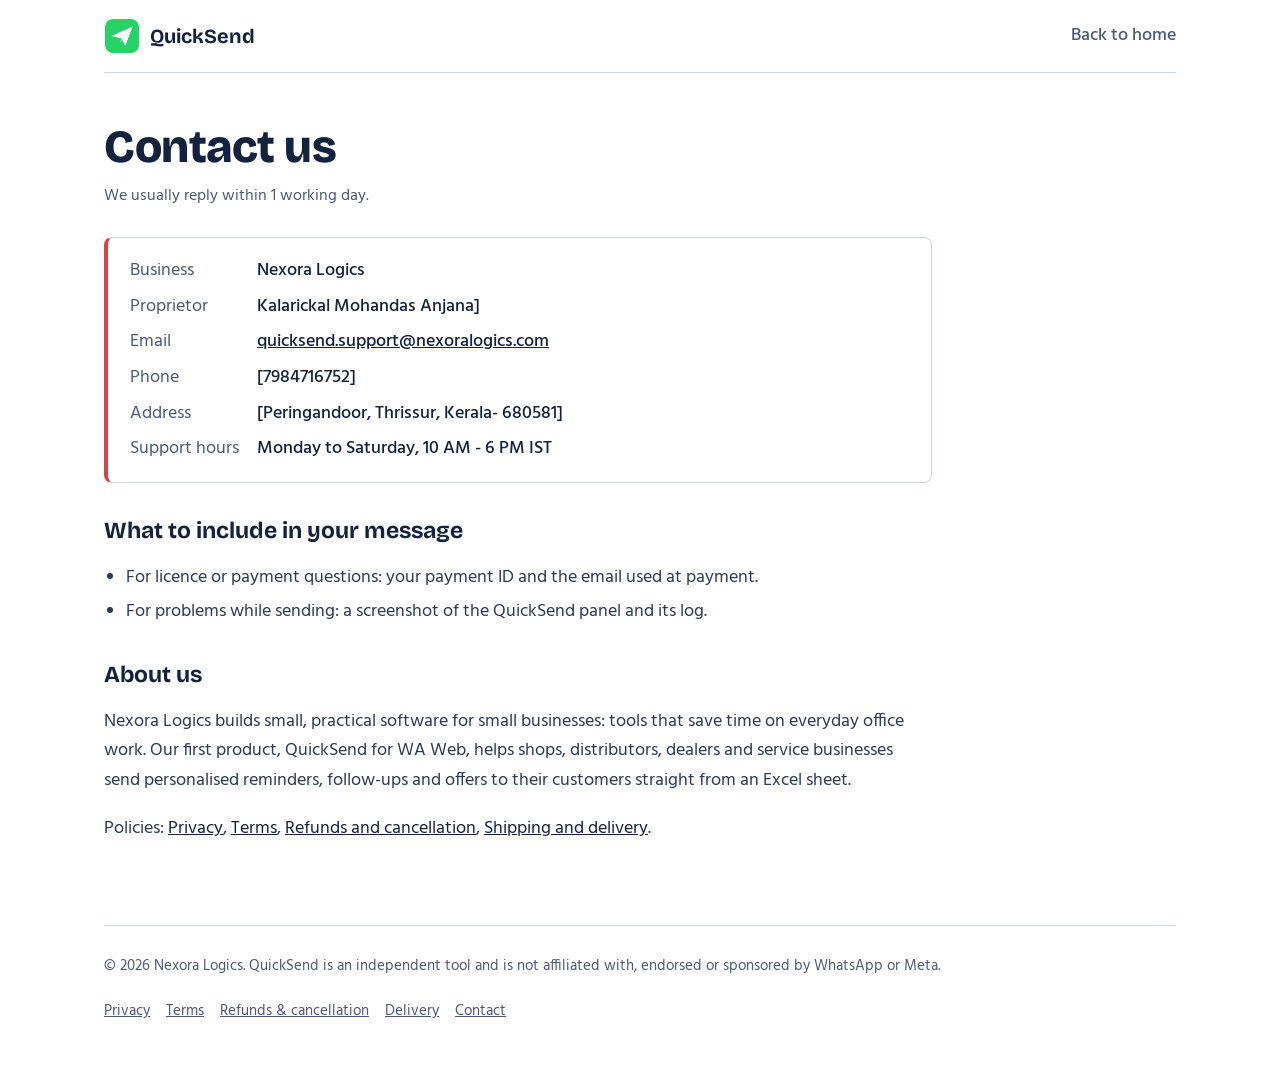
==== contact.html @ 2312a18e "Add files via upload" ====
<!DOCTYPE html><html lang="en"><head><meta charset="utf-8"><meta name="viewport" content="width=device-width, initial-scale=1">
<title>Contact us - QuickSend</title><meta name="description" content="Contact QuickSend support - Nexora Logics"><link rel="icon" href="favicon.png"><link rel="stylesheet" href="site.css"></head>
<body><div class="wrap"><header class="top"><a class="brand" href="index.html"><img src="logo.png" alt="">QuickSend</a>
<a class="back" href="index.html">Back to home</a></header>
<main><h1>Contact us</h1><p class="updated">We usually reply within 1 working day.</p>
<!-- FILL IN: replace the three [ ... ] items below with the details used in your Razorpay KYC -->
<div class="card"><dl>
<dt>Business</dt><dd>Nexora Logics</dd>
<dt>Proprietor</dt><dd>Kalarickal Mohandas Anjana]</dd>
<dt>Email</dt><dd><a href="mailto:quicksend.support@nexoralogics.com">quicksend.support@nexoralogics.com</a></dd>
<dt>Phone</dt><dd>[7984716752]</dd>
<dt>Address</dt><dd>[Peringandoor, Thrissur, Kerala- 680581]</dd>
<dt>Support hours</dt><dd>Monday to Saturday, 10 AM - 6 PM IST</dd>
</dl></div>
<h2>What to include in your message</h2>
<ul><li>For licence or payment questions: your payment ID and the email used at payment.</li>
<li>For problems while sending: a screenshot of the QuickSend panel and its log.</li></ul>
<h2>About us</h2>
<p>Nexora Logics builds small, practical software for small businesses: tools that save time on everyday office work.
Our first product, QuickSend for WA Web, helps shops, distributors, dealers and service businesses send personalised
reminders, follow-ups and offers to their customers straight from an Excel sheet.</p>
<p>Policies: <a href="privacy.html">Privacy</a>, <a href="terms.html">Terms</a>, <a href="refund.html">Refunds and cancellation</a>, <a href="delivery.html">Shipping and delivery</a>.</p></main><footer><div class="row">
<div>© 2026 Nexora Logics. QuickSend is an independent tool and is not affiliated with, endorsed or sponsored by WhatsApp or Meta.</div>
<nav aria-label="Footer"><a href="privacy.html">Privacy</a><a href="terms.html">Terms</a><a href="refund.html">Refunds &amp; cancellation</a>
<a href="delivery.html">Delivery</a><a href="contact.html">Contact</a></nav></div></footer></div></body></html>
---- site.css ----
@import url("https://fonts.googleapis.com/css2?family=Bricolage+Grotesque:opsz,wght@12..96,700;12..96,800&family=Hind:wght@400;500;600&display=swap");
:root{--ink:#13233f;--soft:#4a5a78;--line:#c9d6e8;--green:#1a9c4f;--margin:#d64545;--hl:#fff1a8}
*{box-sizing:border-box}
body{margin:0;background:#fff;color:var(--ink);font:400 18px/1.65 "Hind","Segoe UI",Arial,sans-serif}
a{color:var(--ink)}
:focus-visible{outline:3px solid var(--green);outline-offset:3px;border-radius:4px}
.wrap{max-width:1120px;margin:0 auto;padding:0 24px}
.top{display:flex;align-items:center;justify-content:space-between;padding:18px 0;border-bottom:1px solid var(--line)}
.brand{display:flex;align-items:center;gap:10px;text-decoration:none;font:700 20px "Bricolage Grotesque",sans-serif}
.brand img{width:36px;height:36px}
.top a.back{color:var(--soft);text-decoration:none;font-weight:500}
main{max-width:46em;padding:48px 0 64px}
h1{font:800 clamp(32px,4vw,46px)/1.12 "Bricolage Grotesque",sans-serif;letter-spacing:-.01em;margin:0}
.updated{color:var(--soft);margin:10px 0 28px;font-size:16px}
h2{font:700 23px/1.2 "Bricolage Grotesque",sans-serif;margin:34px 0 8px}
p,li{color:#2a3a58}
ul,ol{padding-left:22px}
li{margin:5px 0}
.card{border:1px solid var(--line);border-left:4px solid var(--margin);border-radius:8px;padding:18px 22px;margin:18px 0}
.card dl{display:grid;grid-template-columns:max-content 1fr;gap:6px 18px;margin:0}
.card dt{color:var(--soft)}
.card dd{margin:0;font-weight:500}
footer{border-top:1px solid var(--line);padding:28px 0 44px;color:var(--soft);font-size:15px}
footer .row{display:flex;justify-content:space-between;gap:20px;flex-wrap:wrap}
footer a{color:var(--soft)}
footer nav{display:flex;gap:16px;flex-wrap:wrap}
@media(max-width:700px){.card dl{grid-template-columns:1fr}.card dt{margin-top:8px}}
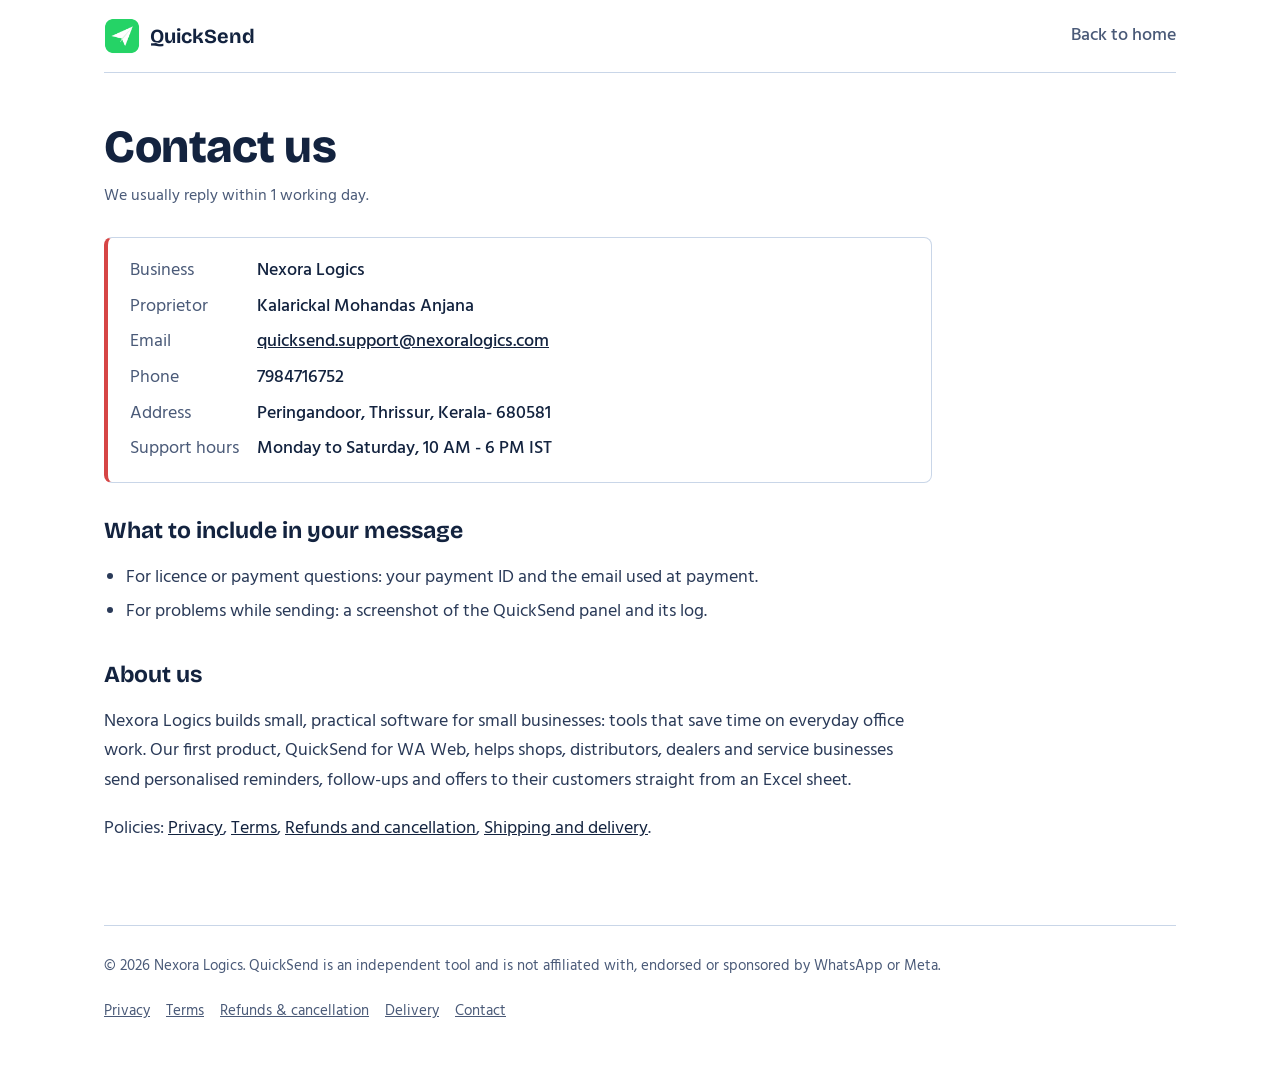
==== commit 3f5d88d5: "Add files via upload" ====
--- a/contact.html
+++ b/contact.html
@@ -6,10 +6,10 @@
 <!-- FILL IN: replace the three [ ... ] items below with the details used in your Razorpay KYC -->
 <div class="card"><dl>
 <dt>Business</dt><dd>Nexora Logics</dd>
-<dt>Proprietor</dt><dd>Kalarickal Mohandas Anjana]</dd>
+<dt>Proprietor</dt><dd>Kalarickal Mohandas Anjana</dd>
 <dt>Email</dt><dd><a href="mailto:quicksend.support@nexoralogics.com">quicksend.support@nexoralogics.com</a></dd>
-<dt>Phone</dt><dd>[7984716752]</dd>
-<dt>Address</dt><dd>[Peringandoor, Thrissur, Kerala- 680581]</dd>
+<dt>Phone</dt><dd>7984716752</dd>
+<dt>Address</dt><dd>Peringandoor, Thrissur, Kerala- 680581</dd>
 <dt>Support hours</dt><dd>Monday to Saturday, 10 AM - 6 PM IST</dd>
 </dl></div>
 <h2>What to include in your message</h2>
